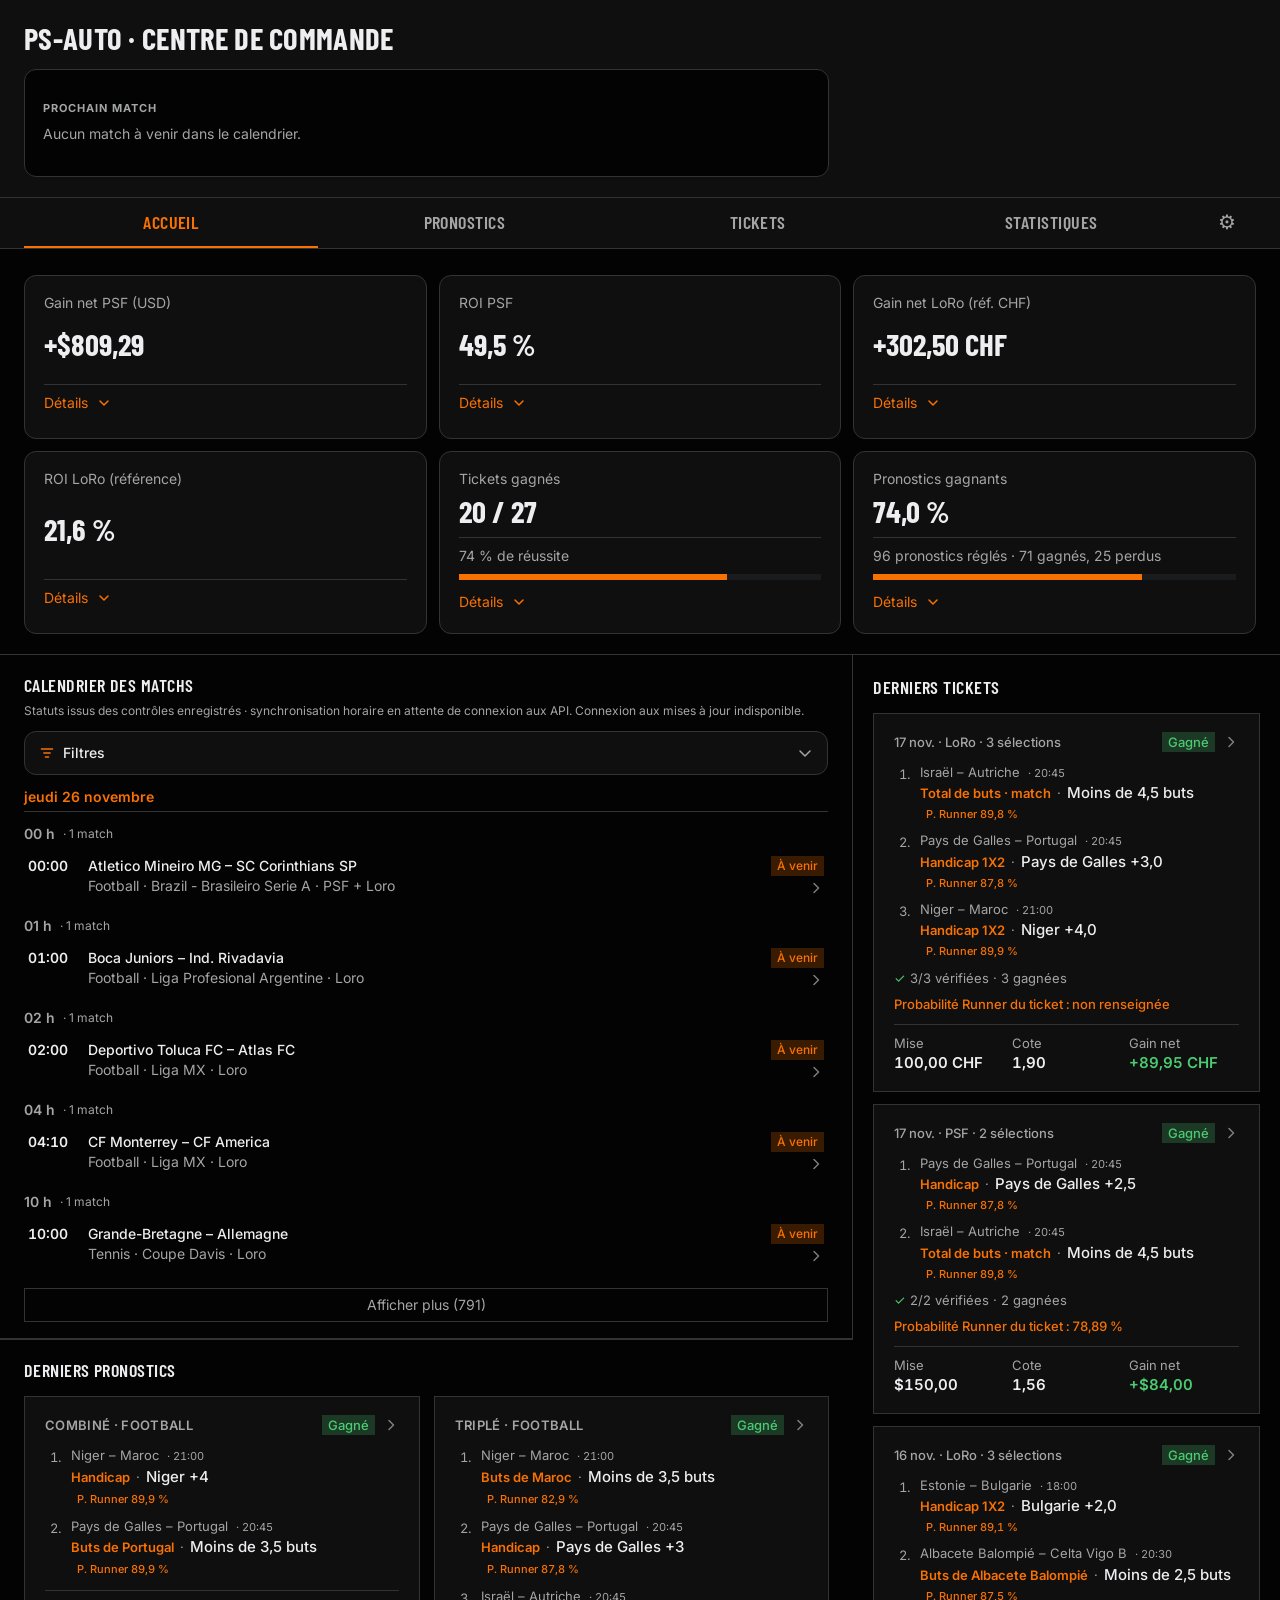
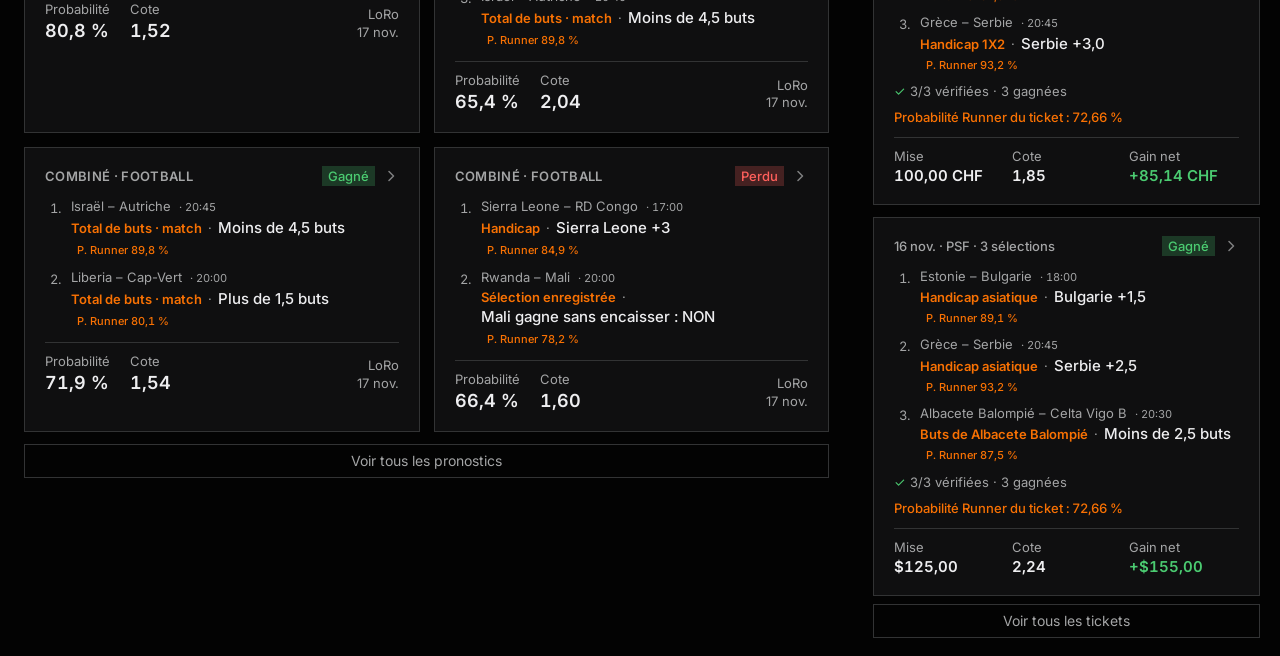
==== PS-AUTO/index.html @ ac339b26 "PS-AUTO: publish verified Sporting score revision v26" ====
<!doctype html>
<html lang="fr">
  <head>
    <meta charset="UTF-8" />
    <meta name="viewport" content="width=device-width, initial-scale=1, viewport-fit=cover" />
    <meta name="theme-color" content="#101010" />
    <meta name="psauto-data-revision" content="20261126-0505-settlement-score-v26" />
    <meta name="description" content="PS-AUTO — tableau de bord statique des runs, pronostics, tickets et statistiques." />
    <title>PS-AUTO · Centre de commande</title>
    <!-- Ajustements de présentation déjà publiés sur Lfaraon.github.io. -->
    <link rel="stylesheet" href="/PS-AUTO/assets/mobile-dashboard-20261116.css" />
    <link rel="stylesheet" href="/PS-AUTO/assets/home-cleanup-20261116.css" />
    <link rel="stylesheet" href="/PS-AUTO/assets/charts-legends-20261116.css?rev=legend-v2" />
    <script type="module" crossorigin src="/PS-AUTO/assets/index-Settlement-calendar-20261126.js?rev=c8e90e41-settlement-score-v26"></script>
    <link rel="stylesheet" crossorigin href="/PS-AUTO/assets/index-BvM4UU9J.css">
    <link rel="stylesheet" href="/PS-AUTO/assets/desktop-dashboard-20261116.css" />
    <link rel="stylesheet" href="/PS-AUTO/assets/runner-version-mobile-20261116.css" />
    <link rel="stylesheet" href="/PS-AUTO/assets/desktop-mobile-parity-20261117.css?layout=sidebyside2" />
    <link rel="stylesheet" href="/PS-AUTO/assets/stats-kpi-alignment-20261117.css?v=2-centered" />
    <link rel="stylesheet" href="/PS-AUTO/assets/header-parity-20261117.css?v=1" />
  </head>
  <body>
    <div id="root"></div>
  </body>
</html>
---- PS-AUTO/assets/mobile-dashboard-20261116.css ----
/* Présentation mobile du centre de commande — mêmes données, meilleure hiérarchie. */
@media (max-width: 767px) {
  #root > div > header {
    gap: 12px;
    padding: 16px;
    background: var(--colors-surface);
  }

  #root > div > header > div:first-child > div:first-child {
    align-items: center;
    gap: 8px 10px;
  }

  #root > div > header h1 {
    font-size: clamp(20px, 5.2vw, 25px);
    line-height: 1.12;
    letter-spacing: 0.015em;
  }

  #root > div > header > div:first-child > div:first-child > span {
    border-radius: 999px;
    padding: 4px 9px;
    background: color-mix(in srgb, currentColor 10%, transparent);
    font-size: 10px;
    line-height: 1.2;
    letter-spacing: 0.035em;
  }

  #root > div > header > div:first-child > p:has(button) {
    margin-top: 12px;
    padding: 12px 13px;
    border: 1px solid var(--colors-border);
    border-radius: 12px;
    background: var(--colors-background);
    font-size: 0;
    line-height: 0;
  }

  #root > div > header > div:first-child > p:has(button)::before {
    content: "PROCHAIN MATCH";
    display: block;
    margin-bottom: 7px;
    color: var(--colors-foregroundMuted);
    font-family: 'Inter', sans-serif;
    font-size: 10px;
    font-weight: 700;
    line-height: 1.25;
    letter-spacing: 0.1em;
  }

  #root > div > header > div:first-child > p:has(button) > button {
    display: flex;
    width: 100%;
    align-items: flex-start;
    justify-content: space-between;
    gap: 8px;
    color: var(--colors-foreground);
    font-size: 16px;
    font-weight: 600;
    line-height: 1.35;
  }

  #root > div > header > div:first-child > p:has(button) > button > span {
    min-width: 0;
    overflow-wrap: anywhere;
  }

  #root > div > header > div:first-child > p:has(button) > button > svg {
    flex: none;
    margin-top: 3px;
  }

  #root > div > header > div:first-child > p:has(button) > span {
    display: block;
    margin-top: 5px;
    color: var(--colors-foregroundMuted);
    font-size: 12px;
    line-height: 1.4;
    overflow-wrap: anywhere;
  }

  #root > div > header > div:first-child > p:has(button) > span:last-child {
    margin-top: 2px;
    opacity: 0.85;
  }

  #root > div > header > div:last-child {
    display: grid;
    grid-template-columns: minmax(0, 1fr);
    align-items: stretch;
    gap: 6px;
    min-width: 0;
  }

  #root > div > header [role="timer"] {
    display: grid;
    width: 100%;
    grid-template-columns: repeat(4, minmax(0, 1fr));
    gap: 1px;
    overflow: hidden;
    border-radius: 11px;
  }

  #root > div > header [role="timer"] > div {
    width: auto;
    min-width: 0;
    padding: 9px 4px 8px;
  }

  #root > div > header [role="timer"] > div > span:first-child {
    font-size: clamp(25px, 7vw, 32px);
    line-height: 1;
  }

  #root > div > header [role="timer"] > div > span:last-child {
    margin-top: 5px;
    font-size: 10px;
    letter-spacing: 0.075em;
  }

  #root > div > header > div:last-child > span[title] {
    border: 0;
    padding: 2px 1px 0;
    text-align: right;
    font-size: 11px;
    line-height: 1.3;
  }

  #root > div > nav[aria-label="Rubriques"] {
    display: flex;
    flex-wrap: nowrap;
    overflow-x: auto;
    justify-content: space-between;
    padding: 0 8px;
    scrollbar-width: none;
    -webkit-overflow-scrolling: touch;
  }

  #root > div > nav[aria-label="Rubriques"]::-webkit-scrollbar {
    display: none;
  }

  #root > div > nav[aria-label="Rubriques"] > button {
    flex: 1 0 auto;
    min-height: 48px;
    padding: 10px 9px 9px;
    font-size: clamp(12px, 3.3vw, 14px);
    letter-spacing: 0.005em;
    white-space: nowrap;
  }

  #root > div > section[aria-label="Filtres"] {
    padding: 10px 14px;
  }

  #root > div > section[aria-label="Filtres"] button[aria-expanded] {
    min-height: 44px;
    border-radius: 10px;
  }

  section[aria-label="Indicateurs clés"] {
    padding: 0 14px 15px;
    background: var(--colors-background);
  }

  section[aria-label="Indicateurs clés"] > p:first-child {
    padding: 12px 2px 0;
    font-size: 0;
    line-height: 0;
  }

  section[aria-label="Indicateurs clés"] > p:first-child::before {
    content: "PÉRIODE ANALYSÉE";
    display: block;
    margin-bottom: 3px;
    color: var(--colors-foregroundMuted);
    font-size: 10px;
    font-weight: 700;
    line-height: 1.3;
    letter-spacing: 0.085em;
  }

  section[aria-label="Indicateurs clés"] > p:first-child > span {
    display: block;
    font-size: 13px;
    line-height: 1.45;
  }

  section[aria-label="Indicateurs clés"] > div {
    display: grid;
    grid-template-columns: repeat(2, minmax(0, 1fr));
    gap: 10px;
    margin-top: 10px;
    background: transparent;
  }

  section[aria-label="Indicateurs clés"] > div > div {
    min-width: 0;
    min-height: 158px;
    padding: 13px 12px 12px;
    border: 1px solid var(--colors-border);
    border-radius: 12px;
    background: var(--colors-surface);
  }

  section[aria-label="Indicateurs clés"] > div > div > h3 {
    font-size: 12px;
    font-weight: 500;
    line-height: 1.35;
  }

  section[aria-label="Indicateurs clés"] > div > div > p:first-of-type {
    margin-top: 8px;
    font-size: clamp(25px, 6.8vw, 36px);
    font-weight: 700;
    line-height: 1.05;
    letter-spacing: -0.03em;
    overflow-wrap: anywhere;
  }

  section[aria-label="Indicateurs clés"] > div > div > p:nth-of-type(2) {
    margin-top: 10px;
    padding-top: 9px;
    font-size: 12px;
    line-height: 1.45;
    overflow-wrap: anywhere;
  }

  section[aria-label="Indicateurs clés"] > div > div > div:not([role="progressbar"]) {
    display: none;
  }

  section[aria-label="Indicateurs clés"] > div > div > div[role="progressbar"] {
    margin-top: 9px;
    height: 5px;
    overflow: hidden;
    border-radius: 999px;
  }

  section[aria-label="Indicateurs clés"] > div > div > div[role="progressbar"] > div {
    border-radius: inherit;
  }

  section[aria-label="Indicateurs clés"] > div > div > details summary {
    min-height: 36px;
    font-size: 12px;
  }
}

@media (max-width: 360px) {
  #root > div > nav[aria-label="Rubriques"] > button {
    padding-inline: 8px;
    font-size: 12px;
  }

  section[aria-label="Indicateurs clés"] > div {
    gap: 8px;
  }

  section[aria-label="Indicateurs clés"] > div > div {
    padding: 11px 10px;
  }
}
---- PS-AUTO/assets/home-cleanup-20261116.css ----
/* Alignement de la version publiée avec les composants du tableau de bord. */
#root > div > header > div:last-child > span[title^="Version figée"] {
  display: none !important;
}
#root > div > main aside[class~="space-y-3"] > section:first-child:not([aria-label]) {
  display: none !important;
}
---- PS-AUTO/assets/charts-legends-20261116.css ----
/* Mobile readability for statistics graphs: labels, chart heights and legends. */
@media (max-width: 767px) {
  section[aria-label="Graphiques"] { padding-inline: 12px; gap: 14px; }
  section[aria-label="Graphiques"] .chart-panel { padding: 16px 14px; border-radius: 12px; }
  section[aria-label="Graphiques"] .chart-title { font-size: 18px; line-height: 1.22; letter-spacing: .01em; overflow-wrap: anywhere; }
  section[aria-label="Graphiques"] .chart-note { margin-top: 7px; font-size: 12px; line-height: 1.48; }
  section[aria-label="Graphiques"] .chart-plot { height: 260px; margin-top: 14px; }
  section[aria-label="Graphiques"] .recharts-cartesian-axis-tick text { font-size: 11px; }
  section[aria-label="Graphiques"] .recharts-default-legend { display: flex; flex-wrap: wrap; justify-content: center; align-items: center; gap: 4px 12px; }
  section[aria-label="Graphiques"] .recharts-default-legend .recharts-legend-item { margin-right: 0 !important; }
  section[aria-label="Graphiques"] .recharts-legend-item-text { font-size: 11px; }
}


/* PS-AUTO — metric legends shared by mobile and desktop charts. */
section[aria-label="Graphiques"] .psa-stat-legend-chip {
  display: inline-flex;
  align-items: center;
  gap: 10px;
  min-width: 0;
  padding: 9px 11px;
  border: 1px solid rgba(255, 255, 255, .11);
  border-radius: 10px;
  background: rgba(255, 255, 255, .045);
}
section[aria-label="Graphiques"] .psa-stat-legend-line {
  display: inline-block;
  flex: 0 0 19px;
  width: 19px;
  height: 5px;
  border-radius: 10px;
}
section[aria-label="Graphiques"] .psa-stat-legend-copy {
  display: flex;
  flex-direction: column;
  gap: 3px;
  min-width: 0;
  line-height: 1.25;
}
section[aria-label="Graphiques"] .psa-stat-legend-copy strong {
  color: #f1f1f2;
  font-size: 12px;
  font-weight: 650;
}
section[aria-label="Graphiques"] .psa-stat-legend-copy small {
  color: #aaaab0;
  font-size: 11px;
  font-weight: 450;
}
section[aria-label="Graphiques"] .psa-stat-legend-helper {
  color: #aaaab0;
  font-size: 11px;
  line-height: 1.4;
}
@media (max-width: 767px) {
  section[aria-label="Graphiques"] .psa-stat-legend-chip {
    flex: 1 1 140px;
    padding: 8px 9px;
    gap: 8px;
  }
  section[aria-label="Graphiques"] .psa-stat-legend-copy strong { font-size: 11px; }
  section[aria-label="Graphiques"] .psa-stat-legend-copy small { font-size: 10px; }
}
---- PS-AUTO/assets/index-BvM4UU9J.css ----
@import"https://fonts.googleapis.com/css2?family=Barlow+Condensed:wght@400;500;600;700&display=swap";@import"https://fonts.googleapis.com/css2?family=Inter:wght@400;500;600;700&display=swap";:root{--colors-background: oklch(95% .002 260);--colors-surface: oklch(100% 0 0);--colors-surfaceAlt: oklch(91% .002 260);--colors-border: oklch(80% .002 260);--colors-foreground: oklch(16% .002 260);--colors-foregroundMuted: oklch(42% .002 260);--colors-primary: oklch(58% .19 45);--colors-primaryForeground: oklch(100% 0 0);--colors-success: oklch(50% .14 150);--colors-warning: oklch(52% .13 90);--colors-destructive: oklch(52% .22 25);--typography-fontFamily-display: "Barlow Condensed", sans-serif;--typography-fontFamily-body: "Inter", sans-serif;--shape-borderRadius-DEFAULT: 0px}.dark{--colors-background: oklch(10% 0 0);--colors-surface: oklch(17% .002 260);--colors-surfaceAlt: oklch(22% .002 260);--colors-border: oklch(32% .002 260);--colors-foreground: oklch(95% .002 260);--colors-foregroundMuted: oklch(72% .002 260);--colors-primary: oklch(70% .19 48);--colors-primaryForeground: oklch(12% 0 0);--colors-success: oklch(75% .17 150);--colors-warning: oklch(82% .15 90);--colors-destructive: oklch(70% .2 25)}*,:before,:after{--tw-border-spacing-x: 0;--tw-border-spacing-y: 0;--tw-translate-x: 0;--tw-translate-y: 0;--tw-rotate: 0;--tw-skew-x: 0;--tw-skew-y: 0;--tw-scale-x: 1;--tw-scale-y: 1;--tw-pan-x: ;--tw-pan-y: ;--tw-pinch-zoom: ;--tw-scroll-snap-strictness: proximity;--tw-gradient-from-position: ;--tw-gradient-via-position: ;--tw-gradient-to-position: ;--tw-ordinal: ;--tw-slashed-zero: ;--tw-numeric-figure: ;--tw-numeric-spacing: ;--tw-numeric-fraction: ;--tw-ring-inset: ;--tw-ring-offset-width: 0px;--tw-ring-offset-color: #fff;--tw-ring-color: rgb(59 130 246 / .5);--tw-ring-offset-shadow: 0 0 #0000;--tw-ring-shadow: 0 0 #0000;--tw-shadow: 0 0 #0000;--tw-shadow-colored: 0 0 #0000;--tw-blur: ;--tw-brightness: ;--tw-contrast: ;--tw-grayscale: ;--tw-hue-rotate: ;--tw-invert: ;--tw-saturate: ;--tw-sepia: ;--tw-drop-shadow: ;--tw-backdrop-blur: ;--tw-backdrop-brightness: ;--tw-backdrop-contrast: ;--tw-backdrop-grayscale: ;--tw-backdrop-hue-rotate: ;--tw-backdrop-invert: ;--tw-backdrop-opacity: ;--tw-backdrop-saturate: ;--tw-backdrop-sepia: ;--tw-contain-size: ;--tw-contain-layout: ;--tw-contain-paint: ;--tw-contain-style: }::backdrop{--tw-border-spacing-x: 0;--tw-border-spacing-y: 0;--tw-translate-x: 0;--tw-translate-y: 0;--tw-rotate: 0;--tw-skew-x: 0;--tw-skew-y: 0;--tw-scale-x: 1;--tw-scale-y: 1;--tw-pan-x: ;--tw-pan-y: ;--tw-pinch-zoom: ;--tw-scroll-snap-strictness: proximity;--tw-gradient-from-position: ;--tw-gradient-via-position: ;--tw-gradient-to-position: ;--tw-ordinal: ;--tw-slashed-zero: ;--tw-numeric-figure: ;--tw-numeric-spacing: ;--tw-numeric-fraction: ;--tw-ring-inset: ;--tw-ring-offset-width: 0px;--tw-ring-offset-color: #fff;--tw-ring-color: rgb(59 130 246 / .5);--tw-ring-offset-shadow: 0 0 #0000;--tw-ring-shadow: 0 0 #0000;--tw-shadow: 0 0 #0000;--tw-shadow-colored: 0 0 #0000;--tw-blur: ;--tw-brightness: ;--tw-contrast: ;--tw-grayscale: ;--tw-hue-rotate: ;--tw-invert: ;--tw-saturate: ;--tw-sepia: ;--tw-drop-shadow: ;--tw-backdrop-blur: ;--tw-backdrop-brightness: ;--tw-backdrop-contrast: ;--tw-backdrop-grayscale: ;--tw-backdrop-hue-rotate: ;--tw-backdrop-invert: ;--tw-backdrop-opacity: ;--tw-backdrop-saturate: ;--tw-backdrop-sepia: ;--tw-contain-size: ;--tw-contain-layout: ;--tw-contain-paint: ;--tw-contain-style: }*,:before,:after{box-sizing:border-box;border-width:0;border-style:solid;border-color:#e5e7eb}:before,:after{--tw-content: ""}html,:host{line-height:1.5;-webkit-text-size-adjust:100%;-moz-tab-size:4;-o-tab-size:4;tab-size:4;font-family:ui-sans-serif,system-ui,sans-serif,"Apple Color Emoji","Segoe UI Emoji",Segoe UI Symbol,"Noto Color Emoji";font-feature-settings:normal;font-variation-settings:normal;-webkit-tap-highlight-color:transparent}body{margin:0;line-height:inherit}hr{height:0;color:inherit;border-top-width:1px}abbr:where([title]){-webkit-text-decoration:underline dotted;text-decoration:underline dotted}h1,h2,h3,h4,h5,h6{font-size:inherit;font-weight:inherit}a{color:inherit;text-decoration:inherit}b,strong{font-weight:bolder}code,kbd,samp,pre{font-family:ui-monospace,SFMono-Regular,Menlo,Monaco,Consolas,Liberation Mono,Courier New,monospace;font-feature-settings:normal;font-variation-settings:normal;font-size:1em}small{font-size:80%}sub,sup{font-size:75%;line-height:0;position:relative;vertical-align:baseline}sub{bottom:-.25em}sup{top:-.5em}table{text-indent:0;border-color:inherit;border-collapse:collapse}button,input,optgroup,select,textarea{font-family:inherit;font-feature-settings:inherit;font-variation-settings:inherit;font-size:100%;font-weight:inherit;line-height:inherit;letter-spacing:inherit;color:inherit;margin:0;padding:0}button,select{text-transform:none}button,input:where([type=button]),input:where([type=reset]),input:where([type=submit]){-webkit-appearance:button;background-color:transparent;background-image:none}:-moz-focusring{outline:auto}:-moz-ui-invalid{box-shadow:none}progress{vertical-align:baseline}::-webkit-inner-spin-button,::-webkit-outer-spin-button{height:auto}[type=search]{-webkit-appearance:textfield;outline-offset:-2px}::-webkit-search-decoration{-webkit-appearance:none}::-webkit-file-upload-button{-webkit-appearance:button;font:inherit}summary{display:list-item}blockquote,dl,dd,h1,h2,h3,h4,h5,h6,hr,figure,p,pre{margin:0}fieldset{margin:0;padding:0}legend{padding:0}ol,ul,menu{list-style:none;margin:0;padding:0}dialog{padding:0}textarea{resize:vertical}input::-moz-placeholder,textarea::-moz-placeholder{opacity:1;color:#9ca3af}input::placeholder,textarea::placeholder{opacity:1;color:#9ca3af}button,[role=button]{cursor:pointer}:disabled{cursor:default}img,svg,video,canvas,audio,iframe,embed,object{display:block;vertical-align:middle}img,video{max-width:100%;height:auto}[hidden]:where(:not([hidden=until-found])){display:none}.\!visible{visibility:visible!important}.visible{visibility:visible}.fixed{position:fixed}.absolute{position:absolute}.relative{position:relative}.sticky{position:sticky}.inset-0{top:0;right:0;bottom:0;left:0}.right-1\.5{right:.375rem}.top-0{top:0}.top-2{top:.5rem}.z-30{z-index:30}.z-50{z-index:50}.mb-1\.5{margin-bottom:.375rem}.mb-2{margin-bottom:.5rem}.mb-3{margin-bottom:.75rem}.ml-1\.5{margin-left:.375rem}.ml-2{margin-left:.5rem}.ml-auto{margin-left:auto}.mr-1\.5{margin-right:.375rem}.mr-2{margin-right:.5rem}.mt-0\.5{margin-top:.125rem}.mt-1{margin-top:.25rem}.mt-1\.5{margin-top:.375rem}.mt-2{margin-top:.5rem}.mt-2\.5{margin-top:.625rem}.mt-3{margin-top:.75rem}.mt-4{margin-top:1rem}.mt-5{margin-top:1.25rem}.mt-6{margin-top:1.5rem}.mt-auto{margin-top:auto}.block{display:block}.inline-block{display:inline-block}.flex{display:flex}.inline-flex{display:inline-flex}.table{display:table}.grid{display:grid}.hidden{display:none}.h-1\.5{height:.375rem}.h-2\.5{height:.625rem}.h-28{height:7rem}.h-3{height:.75rem}.h-4{height:1rem}.h-40{height:10rem}.h-5{height:1.25rem}.h-64{height:16rem}.h-8{height:2rem}.h-full{height:100%}.max-h-64{max-height:16rem}.max-h-96{max-height:24rem}.min-h-24{min-height:6rem}.min-h-\[145px\]{min-height:145px}.min-h-\[36px\]{min-height:36px}.min-h-\[44px\]{min-height:44px}.min-h-\[48px\]{min-height:48px}.min-h-\[58px\]{min-height:58px}.min-h-\[60px\]{min-height:60px}.min-h-\[72px\]{min-height:72px}.min-h-screen{min-height:100vh}.w-1\.5{width:.375rem}.w-11{width:2.75rem}.w-12{width:3rem}.w-16{width:4rem}.w-2\.5{width:.625rem}.w-3{width:.75rem}.w-4{width:1rem}.w-5{width:1.25rem}.w-8{width:2rem}.w-fit{width:-moz-fit-content;width:fit-content}.w-full{width:100%}.min-w-0{min-width:0px}.min-w-\[44px\]{min-width:44px}.min-w-full{min-width:100%}.max-w-full{max-width:100%}.flex-1{flex:1 1 0%}.shrink-0{flex-shrink:0}.rotate-180{--tw-rotate: 180deg;transform:translate(var(--tw-translate-x),var(--tw-translate-y)) rotate(var(--tw-rotate)) skew(var(--tw-skew-x)) skewY(var(--tw-skew-y)) scaleX(var(--tw-scale-x)) scaleY(var(--tw-scale-y))}@keyframes pulse{50%{opacity:.5}}.animate-pulse{animation:pulse 2s cubic-bezier(.4,0,.6,1) infinite}@keyframes spin{to{transform:rotate(360deg)}}.animate-spin{animation:spin 1s linear infinite}.cursor-pointer{cursor:pointer}.grid-cols-1{grid-template-columns:repeat(1,minmax(0,1fr))}.grid-cols-2{grid-template-columns:repeat(2,minmax(0,1fr))}.grid-cols-3{grid-template-columns:repeat(3,minmax(0,1fr))}.grid-cols-4{grid-template-columns:repeat(4,minmax(0,1fr))}.grid-cols-\[110px_1fr\]{grid-template-columns:110px 1fr}.flex-col{flex-direction:column}.flex-wrap{flex-wrap:wrap}.items-start{align-items:flex-start}.items-end{align-items:flex-end}.items-center{align-items:center}.items-baseline{align-items:baseline}.items-stretch{align-items:stretch}.justify-end{justify-content:flex-end}.justify-center{justify-content:center}.justify-between{justify-content:space-between}.gap-0\.5{gap:.125rem}.gap-1{gap:.25rem}.gap-1\.5{gap:.375rem}.gap-2{gap:.5rem}.gap-2\.5{gap:.625rem}.gap-3{gap:.75rem}.gap-4{gap:1rem}.gap-5{gap:1.25rem}.gap-px{gap:1px}.gap-x-1\.5{-moz-column-gap:.375rem;column-gap:.375rem}.gap-x-2{-moz-column-gap:.5rem;column-gap:.5rem}.gap-x-3{-moz-column-gap:.75rem;column-gap:.75rem}.gap-x-4{-moz-column-gap:1rem;column-gap:1rem}.gap-x-5{-moz-column-gap:1.25rem;column-gap:1.25rem}.gap-x-8{-moz-column-gap:2rem;column-gap:2rem}.gap-y-0\.5{row-gap:.125rem}.gap-y-1{row-gap:.25rem}.gap-y-1\.5{row-gap:.375rem}.gap-y-2{row-gap:.5rem}.gap-y-4{row-gap:1rem}.space-y-0\.5>:not([hidden])~:not([hidden]){--tw-space-y-reverse: 0;margin-top:calc(.125rem * calc(1 - var(--tw-space-y-reverse)));margin-bottom:calc(.125rem * var(--tw-space-y-reverse))}.space-y-1>:not([hidden])~:not([hidden]){--tw-space-y-reverse: 0;margin-top:calc(.25rem * calc(1 - var(--tw-space-y-reverse)));margin-bottom:calc(.25rem * var(--tw-space-y-reverse))}.space-y-1\.5>:not([hidden])~:not([hidden]){--tw-space-y-reverse: 0;margin-top:calc(.375rem * calc(1 - var(--tw-space-y-reverse)));margin-bottom:calc(.375rem * var(--tw-space-y-reverse))}.space-y-2>:not([hidden])~:not([hidden]){--tw-space-y-reverse: 0;margin-top:calc(.5rem * calc(1 - var(--tw-space-y-reverse)));margin-bottom:calc(.5rem * var(--tw-space-y-reverse))}.space-y-2\.5>:not([hidden])~:not([hidden]){--tw-space-y-reverse: 0;margin-top:calc(.625rem * calc(1 - var(--tw-space-y-reverse)));margin-bottom:calc(.625rem * var(--tw-space-y-reverse))}.space-y-3>:not([hidden])~:not([hidden]){--tw-space-y-reverse: 0;margin-top:calc(.75rem * calc(1 - var(--tw-space-y-reverse)));margin-bottom:calc(.75rem * var(--tw-space-y-reverse))}.space-y-4>:not([hidden])~:not([hidden]){--tw-space-y-reverse: 0;margin-top:calc(1rem * calc(1 - var(--tw-space-y-reverse)));margin-bottom:calc(1rem * var(--tw-space-y-reverse))}.space-y-5>:not([hidden])~:not([hidden]){--tw-space-y-reverse: 0;margin-top:calc(1.25rem * calc(1 - var(--tw-space-y-reverse)));margin-bottom:calc(1.25rem * var(--tw-space-y-reverse))}.divide-y>:not([hidden])~:not([hidden]){--tw-divide-y-reverse: 0;border-top-width:calc(1px * calc(1 - var(--tw-divide-y-reverse)));border-bottom-width:calc(1px * var(--tw-divide-y-reverse))}.divide-border>:not([hidden])~:not([hidden]){border-color:var(--colors-border, oklch(80% .002 260))}.overflow-auto{overflow:auto}.overflow-hidden{overflow:hidden}.overflow-x-auto{overflow-x:auto}.overflow-y-auto{overflow-y:auto}.truncate{overflow:hidden;text-overflow:ellipsis;white-space:nowrap}.whitespace-normal{white-space:normal}.whitespace-nowrap{white-space:nowrap}.whitespace-pre-wrap{white-space:pre-wrap}.break-words{overflow-wrap:break-word}.break-all{word-break:break-all}.rounded{border-radius:var(--shape-borderRadius-DEFAULT, 0px)}.rounded-full{border-radius:9999px}.rounded-lg{border-radius:.5rem}.rounded-sm{border-radius:.125rem}.rounded-xl{border-radius:.75rem}.border{border-width:1px}.border-2{border-width:2px}.border-b{border-bottom-width:1px}.border-b-2{border-bottom-width:2px}.border-l{border-left-width:1px}.border-l-2{border-left-width:2px}.border-t{border-top-width:1px}.border-border{border-color:var(--colors-border, oklch(80% .002 260))}.border-destructive{border-color:var(--colors-destructive, oklch(52% .22 25))}.border-foregroundMuted{border-color:var(--colors-foregroundMuted, oklch(42% .002 260))}.border-primary{border-color:var(--colors-primary, oklch(58% .19 45))}.border-primaryForeground{border-color:var(--colors-primaryForeground, oklch(100% 0 0))}.border-success{border-color:var(--colors-success, oklch(50% .14 150))}.border-transparent{border-color:transparent}.border-t-primary{border-top-color:var(--colors-primary, oklch(58% .19 45))}.bg-background{background-color:var(--colors-background, oklch(95% .002 260))}.bg-black\/60{background-color:#0009}.bg-border{background-color:var(--colors-border, oklch(80% .002 260))}.bg-destructive{background-color:var(--colors-destructive, oklch(52% .22 25))}.bg-primary{background-color:var(--colors-primary, oklch(58% .19 45))}.bg-surface{background-color:var(--colors-surface, oklch(100% 0 0))}.bg-surfaceAlt{background-color:var(--colors-surfaceAlt, oklch(91% .002 260))}.p-2{padding:.5rem}.p-2\.5{padding:.625rem}.p-3{padding:.75rem}.p-3\.5{padding:.875rem}.p-4{padding:1rem}.p-6{padding:1.5rem}.px-1{padding-left:.25rem;padding-right:.25rem}.px-1\.5{padding-left:.375rem;padding-right:.375rem}.px-2{padding-left:.5rem;padding-right:.5rem}.px-2\.5{padding-left:.625rem;padding-right:.625rem}.px-3{padding-left:.75rem;padding-right:.75rem}.px-3\.5{padding-left:.875rem;padding-right:.875rem}.px-4{padding-left:1rem;padding-right:1rem}.px-6{padding-left:1.5rem;padding-right:1.5rem}.py-0\.5{padding-top:.125rem;padding-bottom:.125rem}.py-1{padding-top:.25rem;padding-bottom:.25rem}.py-1\.5{padding-top:.375rem;padding-bottom:.375rem}.py-10{padding-top:2.5rem;padding-bottom:2.5rem}.py-2{padding-top:.5rem;padding-bottom:.5rem}.py-2\.5{padding-top:.625rem;padding-bottom:.625rem}.py-3{padding-top:.75rem;padding-bottom:.75rem}.py-4{padding-top:1rem;padding-bottom:1rem}.py-8{padding-top:2rem;padding-bottom:2rem}.pb-0\.5{padding-bottom:.125rem}.pb-1{padding-bottom:.25rem}.pb-2{padding-bottom:.5rem}.pb-3{padding-bottom:.75rem}.pb-4{padding-bottom:1rem}.pb-8{padding-bottom:2rem}.pl-2{padding-left:.5rem}.pt-1{padding-top:.25rem}.pt-2{padding-top:.5rem}.pt-2\.5{padding-top:.625rem}.pt-3{padding-top:.75rem}.pt-4{padding-top:1rem}.text-left{text-align:left}.text-center{text-align:center}.text-right{text-align:right}.align-top{vertical-align:top}.align-middle{vertical-align:middle}.font-display{font-family:var(--typography-fontFamily-display, "Barlow Condensed", sans-serif)}.text-2xl{font-size:1.5rem;line-height:2rem}.text-3xl{font-size:1.875rem;line-height:2.25rem}.text-4xl{font-size:2.25rem;line-height:2.5rem}.text-\[11px\]{font-size:11px}.text-\[clamp\(1\.5rem\,6vw\,2\.75rem\)\]{font-size:clamp(1.5rem,6vw,2.75rem)}.text-base{font-size:1rem;line-height:1.5rem}.text-lg{font-size:1.125rem;line-height:1.75rem}.text-sm{font-size:.875rem;line-height:1.25rem}.text-xl{font-size:1.25rem;line-height:1.75rem}.text-xs{font-size:.75rem;line-height:1rem}.font-bold{font-weight:700}.font-medium{font-weight:500}.font-normal{font-weight:400}.font-semibold{font-weight:600}.uppercase{text-transform:uppercase}.tabular-nums{--tw-numeric-spacing: tabular-nums;font-variant-numeric:var(--tw-ordinal) var(--tw-slashed-zero) var(--tw-numeric-figure) var(--tw-numeric-spacing) var(--tw-numeric-fraction)}.leading-none{line-height:1}.leading-relaxed{line-height:1.625}.leading-snug{line-height:1.375}.leading-tight{line-height:1.25}.tracking-wide{letter-spacing:.025em}.tracking-widest{letter-spacing:.1em}.text-destructive{color:var(--colors-destructive, oklch(52% .22 25))}.text-foreground{color:var(--colors-foreground, oklch(16% .002 260))}.text-foregroundMuted{color:var(--colors-foregroundMuted, oklch(42% .002 260))}.text-primary{color:var(--colors-primary, oklch(58% .19 45))}.text-primaryForeground{color:var(--colors-primaryForeground, oklch(100% 0 0))}.text-success{color:var(--colors-success, oklch(50% .14 150))}.underline{text-decoration-line:underline}.underline-offset-2{text-underline-offset:2px}.opacity-60{opacity:.6}.opacity-75{opacity:.75}.opacity-80{opacity:.8}.filter{filter:var(--tw-blur) var(--tw-brightness) var(--tw-contrast) var(--tw-grayscale) var(--tw-hue-rotate) var(--tw-invert) var(--tw-saturate) var(--tw-sepia) var(--tw-drop-shadow)}.transition-colors{transition-property:color,background-color,border-color,text-decoration-color,fill,stroke;transition-timing-function:cubic-bezier(.4,0,.2,1);transition-duration:.15s}.transition-transform{transition-property:transform;transition-timing-function:cubic-bezier(.4,0,.2,1);transition-duration:.15s}html,body{background:#030303}body{font-family:Inter,sans-serif;font-size:14px}.scroll-thin::-webkit-scrollbar{height:8px;width:8px}.scroll-thin::-webkit-scrollbar-thumb{background:#353230}html{-webkit-text-size-adjust:100%}body{overflow-x:hidden}@media (max-width: 767px){#root>div>header{gap:12px;padding:16px;background:var(--colors-surface)}#root>div>header>div:first-child>div:first-child{align-items:center;gap:8px 10px}#root>div>header h1{font-size:clamp(20px,5.2vw,25px);line-height:1.12;letter-spacing:.015em}#root>div>header>div:first-child>div:first-child>span{border-radius:999px;padding:4px 9px;background:color-mix(in srgb,currentColor 10%,transparent);font-size:10px;line-height:1.2;letter-spacing:.035em}#root>div>header>div:first-child>p:has(button){margin-top:12px;padding:12px 13px;border:1px solid var(--colors-border);border-radius:12px;background:var(--colors-background);font-size:0;line-height:0}#root>div>header>div:first-child>p:has(button):before{content:"PROCHAIN MATCH";display:block;margin-bottom:7px;color:var(--colors-foregroundMuted);font-family:Inter,sans-serif;font-size:10px;font-weight:700;line-height:1.25;letter-spacing:.1em}#root>div>header>div:first-child>p:has(button)>button{display:flex;width:100%;align-items:flex-start;justify-content:space-between;gap:8px;color:var(--colors-foreground);font-size:16px;font-weight:600;line-height:1.35}#root>div>header>div:first-child>p:has(button)>button>span{min-width:0;overflow-wrap:anywhere}#root>div>header>div:first-child>p:has(button)>button>svg{flex:none;margin-top:3px}#root>div>header>div:first-child>p:has(button)>span{display:block;margin-top:5px;color:var(--colors-foregroundMuted);font-size:12px;line-height:1.4;overflow-wrap:anywhere}#root>div>header>div:first-child>p:has(button)>span:last-child{margin-top:2px;opacity:.85}#root>div>header>div:last-child{display:grid;grid-template-columns:minmax(0,1fr);align-items:stretch;gap:6px;min-width:0}#root>div>header [role=timer]{display:grid;width:100%;grid-template-columns:repeat(4,minmax(0,1fr));gap:1px;overflow:hidden;border-radius:11px}#root>div>header [role=timer]>div{width:auto;min-width:0;padding:9px 4px 8px}#root>div>header [role=timer]>div>span:first-child{font-size:clamp(25px,7vw,32px);line-height:1}#root>div>header [role=timer]>div>span:last-child{margin-top:5px;font-size:10px;letter-spacing:.075em}#root>div>header>div:last-child>span[title]{border:0;padding:2px 1px 0;text-align:right;font-size:11px;line-height:1.3}#root>div>nav[aria-label=Rubriques]{display:flex;flex-wrap:nowrap;overflow:hidden;justify-content:space-between;padding:0 4px}#root>div>nav[aria-label=Rubriques]>div[role=tablist]{display:grid;grid-template-columns:repeat(4,minmax(0,1fr));min-width:0;width:100%}#root>div>nav[aria-label=Rubriques]>div[role=tablist]>button{min-width:0;min-height:48px;padding:10px 2px 9px;font-size:clamp(10px,2.85vw,13px);letter-spacing:0;white-space:nowrap}#root>div>nav[aria-label=Rubriques]>button[aria-label=Diagnostics]{flex:0 0 40px;min-height:48px;padding:0;font-size:20px}#root>div>section[aria-label=Filtres]{padding:10px 14px}#root>div>section[aria-label=Filtres] button[aria-expanded]{min-height:44px;border-radius:10px}section[aria-label="Indicateurs clés"]{padding:0 14px 15px;background:var(--colors-background)}section[aria-label="Indicateurs clés"]>p:first-child{padding:12px 2px 0;font-size:0;line-height:0}section[aria-label="Indicateurs clés"]>p:first-child:before{content:"PÉRIODE ANALYSÉE";display:block;margin-bottom:3px;color:var(--colors-foregroundMuted);font-size:10px;font-weight:700;line-height:1.3;letter-spacing:.085em}section[aria-label="Indicateurs clés"]>p:first-child>span{display:block;font-size:13px;line-height:1.45}section[aria-label="Indicateurs clés"]>div{display:grid;grid-template-columns:repeat(2,minmax(0,1fr));gap:10px;margin-top:10px;background:transparent}section[aria-label="Indicateurs clés"]>div>div{min-width:0;min-height:158px;padding:13px 12px 12px;border:1px solid var(--colors-border);border-radius:12px;background:var(--colors-surface)}section[aria-label="Indicateurs clés"]>div>div>h3{font-size:12px;font-weight:500;line-height:1.35}section[aria-label="Indicateurs clés"]>div>div>p:first-of-type{margin-top:8px;font-size:clamp(25px,6.8vw,36px);font-weight:700;line-height:1.05;letter-spacing:-.03em;overflow-wrap:anywhere}section[aria-label="Indicateurs clés"]>div>div>p:nth-of-type(2){margin-top:10px;padding-top:9px;font-size:12px;line-height:1.45;overflow-wrap:anywhere}section[aria-label="Indicateurs clés"]>div>div>div:not([role=progressbar]){display:none}section[aria-label="Indicateurs clés"]>div>div>div[role=progressbar]{margin-top:9px;height:5px;overflow:hidden;border-radius:999px}section[aria-label="Indicateurs clés"]>div>div>div[role=progressbar]>div{border-radius:inherit}section[aria-label="Indicateurs clés"]>div>div>details summary{min-height:36px;font-size:12px}}@media (max-width: 360px){#root>div>nav[aria-label=Rubriques]>button{padding-inline:8px;font-size:12px}section[aria-label="Indicateurs clés"]>div{gap:8px}section[aria-label="Indicateurs clés"]>div>div{padding:11px 10px}}@media (max-width: 767px){section[aria-label=Graphiques]{padding-inline:12px;gap:14px}section[aria-label=Graphiques] .chart-panel{padding:16px 14px;border-radius:12px}section[aria-label=Graphiques] .chart-title{font-size:18px;line-height:1.22;letter-spacing:.01em;overflow-wrap:anywhere}section[aria-label=Graphiques] .chart-note{margin-top:7px;font-size:12px;line-height:1.48}section[aria-label=Graphiques] .chart-plot{height:260px;margin-top:14px}section[aria-label=Graphiques] .recharts-cartesian-axis-tick text{font-size:11px}section[aria-label=Graphiques] .recharts-default-legend{display:flex;flex-wrap:wrap;justify-content:center;align-items:center;gap:4px 12px}section[aria-label=Graphiques] .recharts-default-legend .recharts-legend-item{margin-right:0!important}section[aria-label=Graphiques] .recharts-legend-item-text{font-size:11px}}.last\:border-b-0:last-child{border-bottom-width:0px}.hover\:border-primary:hover{border-color:var(--colors-primary, oklch(58% .19 45))}.hover\:bg-surface:hover{background-color:var(--colors-surface, oklch(100% 0 0))}.hover\:bg-surfaceAlt:hover{background-color:var(--colors-surfaceAlt, oklch(91% .002 260))}.hover\:text-foreground:hover{color:var(--colors-foreground, oklch(16% .002 260))}.hover\:underline:hover{text-decoration-line:underline}.hover\:opacity-90:hover{opacity:.9}.focus-visible\:outline-none:focus-visible{outline:2px solid transparent;outline-offset:2px}.focus-visible\:ring-2:focus-visible{--tw-ring-offset-shadow: var(--tw-ring-inset) 0 0 0 var(--tw-ring-offset-width) var(--tw-ring-offset-color);--tw-ring-shadow: var(--tw-ring-inset) 0 0 0 calc(2px + var(--tw-ring-offset-width)) var(--tw-ring-color);box-shadow:var(--tw-ring-offset-shadow),var(--tw-ring-shadow),var(--tw-shadow, 0 0 #0000)}.focus-visible\:ring-inset:focus-visible{--tw-ring-inset: inset}.focus-visible\:ring-foreground:focus-visible{--tw-ring-color: var(--colors-foreground, oklch(16% .002 260))}.focus-visible\:ring-primary:focus-visible{--tw-ring-color: var(--colors-primary, oklch(58% .19 45))}.active\:bg-surfaceAlt:active{background-color:var(--colors-surfaceAlt, oklch(91% .002 260))}.disabled\:opacity-60:disabled{opacity:.6}.group[open] .group-open\:rotate-180{--tw-rotate: 180deg;transform:translate(var(--tw-translate-x),var(--tw-translate-y)) rotate(var(--tw-rotate)) skew(var(--tw-skew-x)) skewY(var(--tw-skew-y)) scaleX(var(--tw-scale-x)) scaleY(var(--tw-scale-y))}.group:hover .group-hover\:text-primary{color:var(--colors-primary, oklch(58% .19 45))}.group:hover .group-hover\:opacity-100{opacity:1}.group:focus-visible .group-focus-visible\:text-primary{color:var(--colors-primary, oklch(58% .19 45))}@media (min-width: 640px){.sm\:grid-cols-2{grid-template-columns:repeat(2,minmax(0,1fr))}.sm\:grid-cols-3{grid-template-columns:repeat(3,minmax(0,1fr))}.sm\:grid-cols-4{grid-template-columns:repeat(4,minmax(0,1fr))}}@media (min-width: 768px){.md\:mb-0{margin-bottom:0}.md\:ml-auto{margin-left:auto}.md\:mr-2{margin-right:.5rem}.md\:mt-2{margin-top:.5rem}.md\:block{display:block}.md\:inline{display:inline}.md\:flex{display:flex}.md\:inline-flex{display:inline-flex}.md\:hidden{display:none}.md\:h-60{height:15rem}.md\:min-h-0{min-height:0px}.md\:min-h-\[160px\]{min-height:160px}.md\:min-h-\[44px\]{min-height:44px}.md\:w-14{width:3.5rem}.md\:w-20{width:5rem}.md\:w-\[560px\]{width:560px}.md\:w-auto{width:auto}.md\:w-fit{width:-moz-fit-content;width:fit-content}.md\:w-full{width:100%}.md\:shrink-0{flex-shrink:0}.md\:grid-cols-1{grid-template-columns:repeat(1,minmax(0,1fr))}.md\:grid-cols-2{grid-template-columns:repeat(2,minmax(0,1fr))}.md\:grid-cols-3{grid-template-columns:repeat(3,minmax(0,1fr))}.md\:grid-cols-4{grid-template-columns:repeat(4,minmax(0,1fr))}.md\:grid-cols-\[120px_minmax\(0\,1fr\)_minmax\(0\,1fr\)_340px\]{grid-template-columns:120px minmax(0,1fr) minmax(0,1fr) 340px}.md\:grid-cols-\[150px_1fr\]{grid-template-columns:150px 1fr}.md\:flex-row{flex-direction:row}.md\:flex-wrap{flex-wrap:wrap}.md\:items-center{align-items:center}.md\:items-stretch{align-items:stretch}.md\:justify-start{justify-content:flex-start}.md\:justify-end{justify-content:flex-end}.md\:justify-between{justify-content:space-between}.md\:gap-4{gap:1rem}.md\:gap-6{gap:1.5rem}.md\:space-y-3>:not([hidden])~:not([hidden]){--tw-space-y-reverse: 0;margin-top:calc(.75rem * calc(1 - var(--tw-space-y-reverse)));margin-bottom:calc(.75rem * var(--tw-space-y-reverse))}.md\:self-center{align-self:center}.md\:overflow-x-auto{overflow-x:auto}.md\:whitespace-nowrap{white-space:nowrap}.md\:rounded-none{border-radius:0}.md\:border-0{border-width:0px}.md\:bg-background{background-color:var(--colors-background, oklch(95% .002 260))}.md\:bg-primary{background-color:var(--colors-primary, oklch(58% .19 45))}.md\:bg-surface{background-color:var(--colors-surface, oklch(100% 0 0))}.md\:bg-transparent{background-color:transparent}.md\:p-0{padding:0}.md\:p-4{padding:1rem}.md\:p-6{padding:1.5rem}.md\:px-2{padding-left:.5rem;padding-right:.5rem}.md\:px-3{padding-left:.75rem;padding-right:.75rem}.md\:px-4{padding-left:1rem;padding-right:1rem}.md\:px-5{padding-left:1.25rem;padding-right:1.25rem}.md\:px-6{padding-left:1.5rem;padding-right:1.5rem}.md\:py-1{padding-top:.25rem;padding-bottom:.25rem}.md\:py-1\.5{padding-top:.375rem;padding-bottom:.375rem}.md\:py-2{padding-top:.5rem;padding-bottom:.5rem}.md\:py-4{padding-top:1rem;padding-bottom:1rem}.md\:align-middle{vertical-align:middle}.md\:text-3xl{font-size:1.875rem;line-height:2.25rem}.md\:text-4xl{font-size:2.25rem;line-height:2.5rem}.md\:text-5xl{font-size:3rem;line-height:1}.md\:text-lg{font-size:1.125rem;line-height:1.75rem}.md\:text-sm{font-size:.875rem;line-height:1.25rem}.md\:text-xl{font-size:1.25rem;line-height:1.75rem}.md\:normal-case{text-transform:none}.md\:tracking-normal{letter-spacing:0em}.md\:text-primaryForeground{color:var(--colors-primaryForeground, oklch(100% 0 0))}}@media (min-width: 1024px){.lg\:col-span-2{grid-column:span 2 / span 2}.lg\:grid-cols-3{grid-template-columns:repeat(3,minmax(0,1fr))}.lg\:border-r{border-right-width:1px}.lg\:px-4{padding-left:1rem;padding-right:1rem}}@media (min-width: 1280px){.xl\:grid-cols-5{grid-template-columns:repeat(5,minmax(0,1fr))}.xl\:grid-cols-6{grid-template-columns:repeat(6,minmax(0,1fr))}}
---- PS-AUTO/assets/desktop-dashboard-20261116.css ----
/* Mise en page ordinateur de PS-AUTO.
   Les styles iPhone/tablette restent gouvernés par mobile-dashboard-20261116.css. */
@media (min-width: 1024px) {
  #root > div > main {
    width: 100%;
    max-width: 1600px;
    margin-inline: auto;
  }

  #root > div > section[aria-label="Filtres"] {
    max-width: 1600px;
    margin-inline: auto;
  }

  /* Accueil : 6 indicateurs = 3 x 2. Statistiques : 8 = 4 x 2.
     Ne plus laisser de cellules grises vides dans une grille de 4 ou 6. */
  section[aria-label="Indicateurs clés"] > p:first-child {
    padding: 14px 24px 0;
  }

  section[aria-label="Indicateurs clés"] > div {
    display: grid;
    grid-template-columns: repeat(3, minmax(0, 1fr));
    gap: 12px;
    padding: 14px 24px 20px;
    background: transparent;
    align-items: stretch;
  }

  section[aria-label="Indicateurs clés"] > div:has(> div:nth-child(8)) {
    grid-template-columns: repeat(4, minmax(0, 1fr));
  }

  section[aria-label="Indicateurs clés"] > div > div {
    min-width: 0;
    min-height: 164px;
    padding: 17px 19px;
    border: 1px solid var(--colors-border);
    border-radius: 12px;
    background: var(--colors-surface);
  }

  section[aria-label="Indicateurs clés"] > div > div > p:first-of-type {
    font-size: clamp(1.7rem, 2.4vw, 2.65rem);
    line-height: 1.15;
  }

  /* Liste de runs : deux colonnes sur ordinateur.
     Une carte ouverte retrouve toute la largeur pour ses pronostics détaillés. */
  main div:has(> section[id^="pronos-run-"]) {
    display: grid;
    grid-template-columns: repeat(2, minmax(0, 1fr));
    align-items: start;
    gap: 12px;
  }

  main div:has(> section[id^="pronos-run-"]) > * {
    min-width: 0;
    margin-top: 0 !important;
  }

  main div:has(> section[id^="pronos-run-"]) > p,
  main div:has(> section[id^="pronos-run-"]) > div {
    grid-column: 1 / -1;
  }

  main section[id^="pronos-run-"] {
    min-width: 0;
  }

  main section[id^="pronos-run-"]:has(> button[aria-expanded="true"]) {
    grid-column: 1 / -1;
  }

  main section[id^="pronos-run-"] > button {
    min-height: 112px;
  }
}

/* Une largeur intermédiaire conserve des indicateurs confortables. */
@media (min-width: 1024px) and (max-width: 1199px) {
  section[aria-label="Indicateurs clés"] > div:has(> div:nth-child(8)) {
    grid-template-columns: repeat(4, minmax(0, 1fr));
  }

  section[aria-label="Indicateurs clés"] > div > div {
    padding-inline: 14px;
  }
}
---- PS-AUTO/assets/runner-version-mobile-20261116.css ----
/* Graphiques de performances par version : lecture tactile dès 8 versions. */
@media (max-width: 767px) {
  section[aria-label="Graphiques"] .chart-runner-version .chart-note::after {
    content: " · Faites glisser pour voir toutes les versions";
    color: var(--colors-primary);
  }
  section[aria-label="Graphiques"] .chart-runner-version .chart-plot {
    overflow-x: auto;
    overflow-y: hidden;
    overscroll-behavior-x: contain;
    -webkit-overflow-scrolling: touch;
    scrollbar-width: thin;
  }
  section[aria-label="Graphiques"] .chart-runner-version .chart-plot > .recharts-responsive-container {
    min-width: 680px !important;
  }
}
---- PS-AUTO/assets/desktop-mobile-parity-20261117.css ----
/* PS-AUTO — parité des cartes iPhone / ordinateur, 17.11.2026.
   Une seule présentation de pronostics et de tickets sur les deux supports.
   Le calendrier et les derniers tickets restent côte à côte sur ordinateur. */

@media (min-width: 768px) {
  /* Même navigation équilibrée que sur téléphone. */
  #root > div > nav[aria-label="Rubriques"] {
    display: flex;
    align-items: stretch;
    justify-content: space-between;
    width: 100%;
    gap: 0;
  }
  #root > div > nav[aria-label="Rubriques"] > button[role="tab"] {
    flex: 1 1 0;
    min-width: 0;
    text-align: center;
    justify-content: center;
  }
  #root > div > nav[aria-label="Rubriques"] > button[title="Diagnostics"] {
    flex: 0 0 58px;
    margin-left: 0;
  }

  /* Le filtre garde la carte arrondie de l'iPhone. */
  #root > div > section[aria-label="Filtres"] > h2 { display: none !important; }
  #root > div > section[aria-label="Filtres"] {
    padding: 12px 24px;
    background: var(--colors-background);
  }
  #root > div > section[aria-label="Filtres"] > div > button[aria-expanded] {
    min-height: 52px;
    border-radius: 12px;
    background: var(--colors-surface);
    padding-inline: 16px;
  }

  /* Les cartes de pronostics utilisent la même hiérarchie sur grand écran. */
  .prono-card { min-width: 0; height: 100%; }
  .prono-card .prono-card-body { padding: 18px 20px; }
  .prono-card .prono-card-body .text-xs { font-size: 13px; }
  .prono-card .prono-card-body .text-sm { font-size: 15px; }
  .prono-card .prono-card-body .text-base { font-size: 18px; }

  /* Les tickets de la rubrique Tickets ne redeviennent pas un tableau. */
  #root > div > main .ticket-cards-grid { min-width: 0; }
  #root > div > main .ticket-cards-grid > li { min-width: 0; margin-top: 0 !important; }
  #root > div > main .ticket-cards-grid > li > button { height: 100%; padding: 18px 20px; }
  #root > div > main .ticket-cards-grid > li > button .text-xs { font-size: 13px; }
  #root > div > main .ticket-cards-grid > li > button .text-sm { font-size: 15px; }
  #root > div > nav[aria-label="Rubriques"] > div[role="tablist"] {
    display: grid;
    grid-template-columns: repeat(4, minmax(0, 1fr));
    width: 100%;
    min-width: 0;
    flex: 1 1 auto;
    overflow: visible;
  }
  #root > div > nav[aria-label="Rubriques"] > div[role="tablist"] > button[role="tab"] {
    min-width: 0;
    justify-content: center;
    padding: 10px 6px;
    white-space: normal;
    text-align: center;
  }
}

@media (max-width: 1023px) {
  /* L'ordre de l'iPhone est préservé : matchs, tickets, puis pronostics. */
  #root > div > main .dashboard-home { display: flex; flex-direction: column; }
  #root > div > main .dashboard-home-left { display: contents; }
  #root > div > main .dashboard-home-left > div:first-child { order: 1; width: 100%; }
  #root > div > main .dashboard-home > aside { order: 2; width: 100%; }
  #root > div > main .dashboard-home-left > section[aria-label="Derniers pronostics"] { order: 3; width: 100%; }
}

@media (min-width: 1024px) {
  /* Deux colonnes indépendantes : calendrier et pronostics à gauche,
     derniers tickets à droite. L'espace sous les matchs n'est plus vide. */
  #root > div > main .dashboard-home {
    display: grid;
    grid-template-columns: minmax(0, 2fr) minmax(350px, 1fr);
    align-items: start;
  }
  #root > div > main .dashboard-home-left { min-width: 0; }
  #root > div > main .dashboard-home-left > div:first-child {
    min-width: 0;
    min-height: 0;
    border-right: 1px solid var(--colors-border);
  }
  #root > div > main .dashboard-home > aside {
    min-width: 0;
    align-self: start;
    height: auto;
    padding: 18px 20px;
  }
  #root > div > main .dashboard-home-left > section[aria-label="Derniers pronostics"] {
    min-width: 0;
  }
  #root > div > main .dashboard-home-left > section[aria-label="Derniers pronostics"] > div[class~="space-y-3"] {
    display: grid;
    grid-template-columns: repeat(2, minmax(0, 1fr));
    align-items: stretch;
    gap: 14px;
  }
  #root > div > main .dashboard-home-left > section[aria-label="Derniers pronostics"] > div[class~="space-y-3"] > * {
    min-width: 0;
    margin-top: 0 !important;
  }

  #root > div > main ul.ticket-cards-grid {
    display: grid;
    grid-template-columns: repeat(2, minmax(0, 1fr));
    align-items: start;
    gap: 14px;
  }
  #root > div > main .dashboard-home aside ul.ticket-cards-grid {
    grid-template-columns: minmax(0, 1fr);
    gap: 12px;
  }

  #root > div > main section[id^="pronos-run-"] div[class~="space-y-2.5"] {
    display: grid;
    grid-template-columns: repeat(2, minmax(0, 1fr));
    align-items: stretch;
    gap: 12px;
  }
  #root > div > main section[id^="pronos-run-"] div[class~="space-y-2.5"] > * {
    min-width: 0;
    margin-top: 0 !important;
  }
}

@media (min-width: 1024px) and (max-width: 1199px) {
  #root > div > main .dashboard-home {
    grid-template-columns: minmax(0, 1.7fr) minmax(320px, 1fr);
  }
  #root > div > main .dashboard-home-left > section[aria-label="Derniers pronostics"] > div[class~="space-y-3"] {
    grid-template-columns: minmax(0, 1fr);
  }
}
---- PS-AUTO/assets/stats-kpi-alignment-20261117.css ----
/* Harmonisation des 4 indicateurs financiers — mobile et ordinateur.
   Le chiffre principal est centré entre le titre et sa ligne, sans modifier
   les titres, les détails dépliables ni les autres cartes statistiques. */
section[aria-label="Indicateurs clés"] > div > div:has(> details.pt-3) {
  display: flex;
  flex-direction: column;
}

section[aria-label="Indicateurs clés"] > div > div:has(> details.pt-3) > p:first-of-type {
  margin-top: auto !important;
  margin-bottom: auto !important;
}

section[aria-label="Indicateurs clés"] > div > div:has(> details.pt-3) > details.pt-3 {
  margin-top: 0 !important;
  padding-top: 10px;
  flex-shrink: 0;
}
---- PS-AUTO/assets/header-parity-20261117.css ----
/* En-tête PS-AUTO unifié : mêmes informations et composants sur ordinateur et téléphone. */
#root > div > header.psa-app-header {
  display: block;
  width: 100%;
  padding: 20px 24px;
  border-bottom: 1px solid var(--colors-border);
  background: var(--colors-surface);
}
#root > div > header.psa-app-header .psa-app-header-top {
  display: flex;
  flex-wrap: wrap;
  align-items: center;
  justify-content: space-between;
  gap: 10px;
}
#root > div > header.psa-app-header .psa-app-header-title {
  margin: 0;
  color: var(--colors-foreground);
  font-size: clamp(23px, 2.4vw, 31px);
  line-height: 1.15;
  letter-spacing: .01em;
  overflow-wrap: anywhere;
}
#root > div > header.psa-app-header .psa-app-header-alert {
  border: 1px solid var(--colors-destructive, #fd5959);
  border-radius: 8px;
  padding: 7px 10px;
  color: var(--colors-destructive, #fd5959);
  font-size: 12px;
  font-weight: 650;
}
#root > div > header.psa-app-header .psa-app-header-layout {
  display: grid;
  grid-template-columns: minmax(0, 1.65fr) minmax(260px, .85fr);
  align-items: stretch;
  gap: 12px;
  margin-top: 14px;
  min-width: 0;
}
#root > div > header.psa-app-header .psa-next-match-card {
  display: flex;
  flex-direction: column;
  justify-content: center;
  min-width: 0;
  min-height: 108px;
  padding: 15px 18px;
  border: 1px solid var(--colors-border);
  border-radius: 12px;
  background: var(--colors-background);
}
#root > div > header.psa-app-header .psa-next-match-eyebrow {
  margin: 0 0 7px;
  color: var(--colors-foregroundMuted);
  font-size: 11px;
  font-weight: 700;
  line-height: 1.25;
  letter-spacing: .09em;
  text-transform: uppercase;
}
#root > div > header.psa-app-header .psa-next-match-link {
  display: flex;
  width: 100%;
  min-width: 0;
  align-items: center;
  justify-content: space-between;
  gap: 12px;
  color: var(--colors-foreground);
  text-align: left;
  font-size: clamp(17px, 1.6vw, 22px);
  font-weight: 700;
  line-height: 1.3;
  overflow-wrap: anywhere;
}
#root > div > header.psa-app-header .psa-next-match-link > svg {
  flex: 0 0 auto;
  width: 18px;
  height: 18px;
  color: var(--colors-foregroundMuted);
}
#root > div > header.psa-app-header .psa-next-match-link:hover { color: var(--colors-primary); }
#root > div > header.psa-app-header .psa-next-match-link:focus-visible {
  outline: 2px solid var(--colors-primary);
  outline-offset: 4px;
}
#root > div > header.psa-app-header .psa-next-match-meta {
  display: flex;
  flex-wrap: wrap;
  gap: 3px 14px;
  margin-top: 7px;
  color: var(--colors-foregroundMuted);
  font-size: 12px;
  line-height: 1.45;
}
#root > div > header.psa-app-header .psa-next-match-meta > p { margin: 0; min-width: 0; }
#root > div > header.psa-app-header .psa-next-match-empty {
  font-size: 14px;
  color: var(--colors-foregroundMuted);
}
#root > div > header.psa-app-header .psa-header-countdown {
  display: grid;
  width: 100%;
  min-width: 0;
  grid-template-columns: repeat(4, minmax(0, 1fr));
  align-items: stretch;
  gap: 1px;
  overflow: hidden;
  border: 1px solid var(--colors-border);
  border-radius: 12px;
  background: var(--colors-border);
}
#root > div > header.psa-app-header .psa-countdown-unit {
  display: flex;
  min-width: 0;
  align-items: center;
  justify-content: center;
  flex-direction: column;
  padding: 10px 4px;
  background: var(--colors-background);
}
#root > div > header.psa-app-header .psa-countdown-number {
  color: var(--colors-primary);
  font-size: clamp(28px, 3vw, 39px);
  font-weight: 750;
  line-height: 1;
}
#root > div > header.psa-app-header .psa-countdown-name {
  margin-top: 7px;
  color: var(--colors-foregroundMuted);
  font-size: 10px;
  line-height: 1.2;
  letter-spacing: .08em;
  text-transform: uppercase;
}
@media (max-width: 1023px) {
  #root > div > header.psa-app-header { padding: 17px 16px; }
  #root > div > header.psa-app-header .psa-app-header-title { font-size: clamp(20px, 5.2vw, 25px); }
  #root > div > header.psa-app-header .psa-app-header-layout {
    grid-template-columns: minmax(0, 1fr);
    margin-top: 13px;
    gap: 11px;
  }
  #root > div > header.psa-app-header .psa-next-match-card {
    min-height: 0;
    padding: 13px 14px;
  }
  #root > div > header.psa-app-header .psa-next-match-link { font-size: 17px; }
  #root > div > header.psa-app-header .psa-next-match-meta {
    display: block;
    margin-top: 7px;
    font-size: 12px;
  }
  #root > div > header.psa-app-header .psa-next-match-meta > p + p { margin-top: 2px; }
  #root > div > header.psa-app-header .psa-countdown-unit { padding: 11px 4px 10px; }
  #root > div > header.psa-app-header .psa-countdown-number { font-size: clamp(28px, 7vw, 35px); }
}
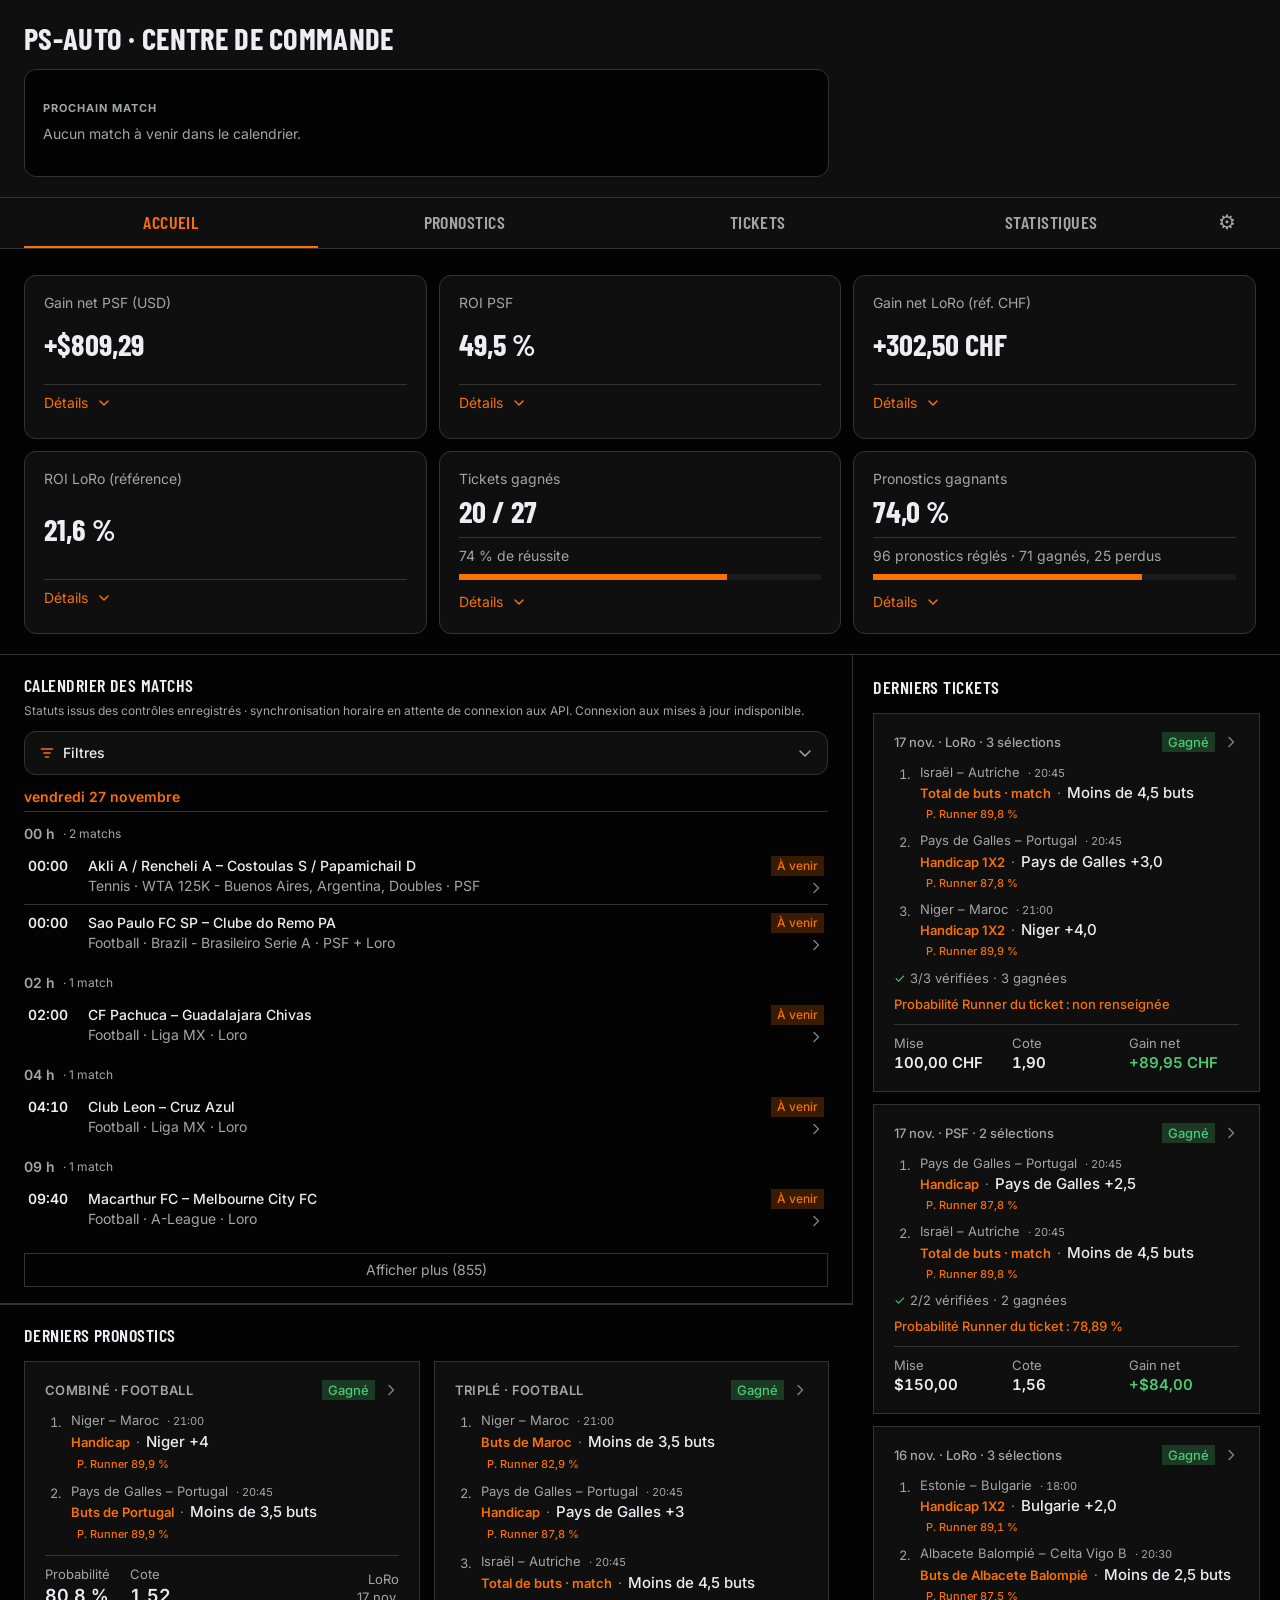
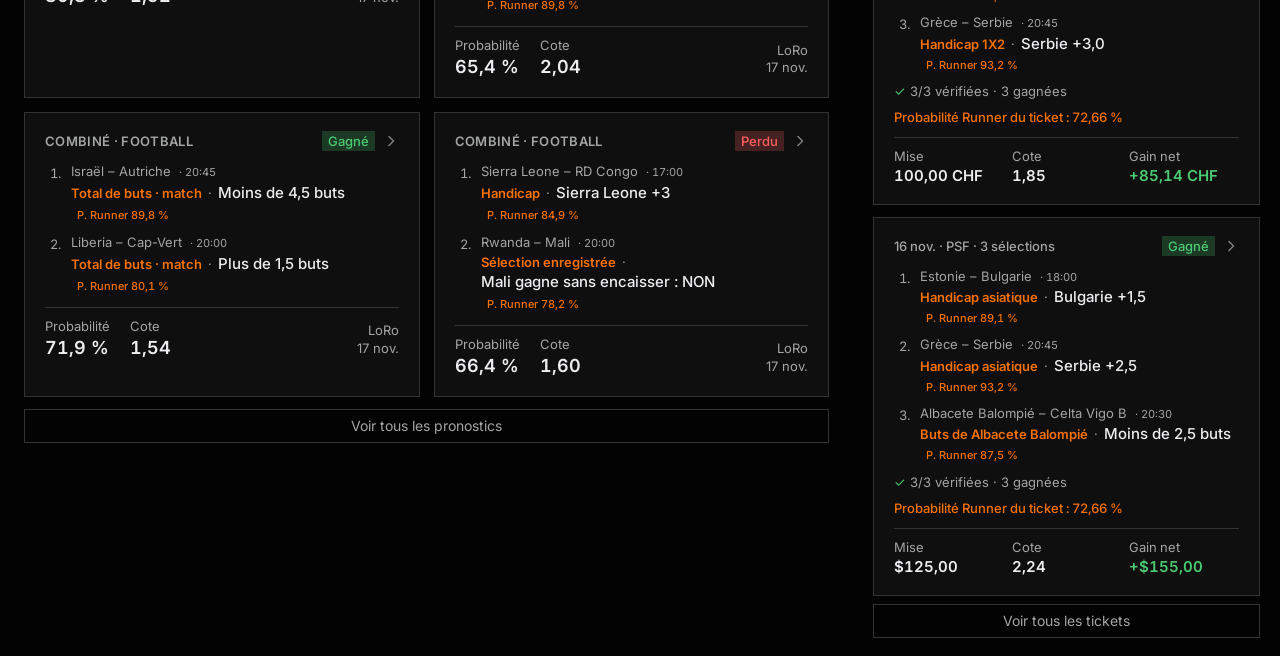
==== commit 37525623: "feat: publish PSF and LoRo calendar for 27 November" ====
--- a/PS-AUTO/index.html
+++ b/PS-AUTO/index.html
@@ -4,14 +4,14 @@
     <meta charset="UTF-8" />
     <meta name="viewport" content="width=device-width, initial-scale=1, viewport-fit=cover" />
     <meta name="theme-color" content="#101010" />
-    <meta name="psauto-data-revision" content="20261126-0505-settlement-score-v26" />
+    <meta name="psauto-data-revision" content="20261126-1109-settlement-run-v27" />
     <meta name="description" content="PS-AUTO — tableau de bord statique des runs, pronostics, tickets et statistiques." />
     <title>PS-AUTO · Centre de commande</title>
     <!-- Ajustements de présentation déjà publiés sur Lfaraon.github.io. -->
     <link rel="stylesheet" href="/PS-AUTO/assets/mobile-dashboard-20261116.css" />
     <link rel="stylesheet" href="/PS-AUTO/assets/home-cleanup-20261116.css" />
     <link rel="stylesheet" href="/PS-AUTO/assets/charts-legends-20261116.css?rev=legend-v2" />
-    <script type="module" crossorigin src="/PS-AUTO/assets/index-Settlement-calendar-20261126.js?rev=c8e90e41-settlement-score-v26"></script>
+    <script type="module" crossorigin src="/PS-AUTO/assets/index-Settlement-calendar-20261127.js?rev=a757f26a-settlement-run-v27"></script>
     <link rel="stylesheet" crossorigin href="/PS-AUTO/assets/index-BvM4UU9J.css">
     <link rel="stylesheet" href="/PS-AUTO/assets/desktop-dashboard-20261116.css" />
     <link rel="stylesheet" href="/PS-AUTO/assets/runner-version-mobile-20261116.css" />
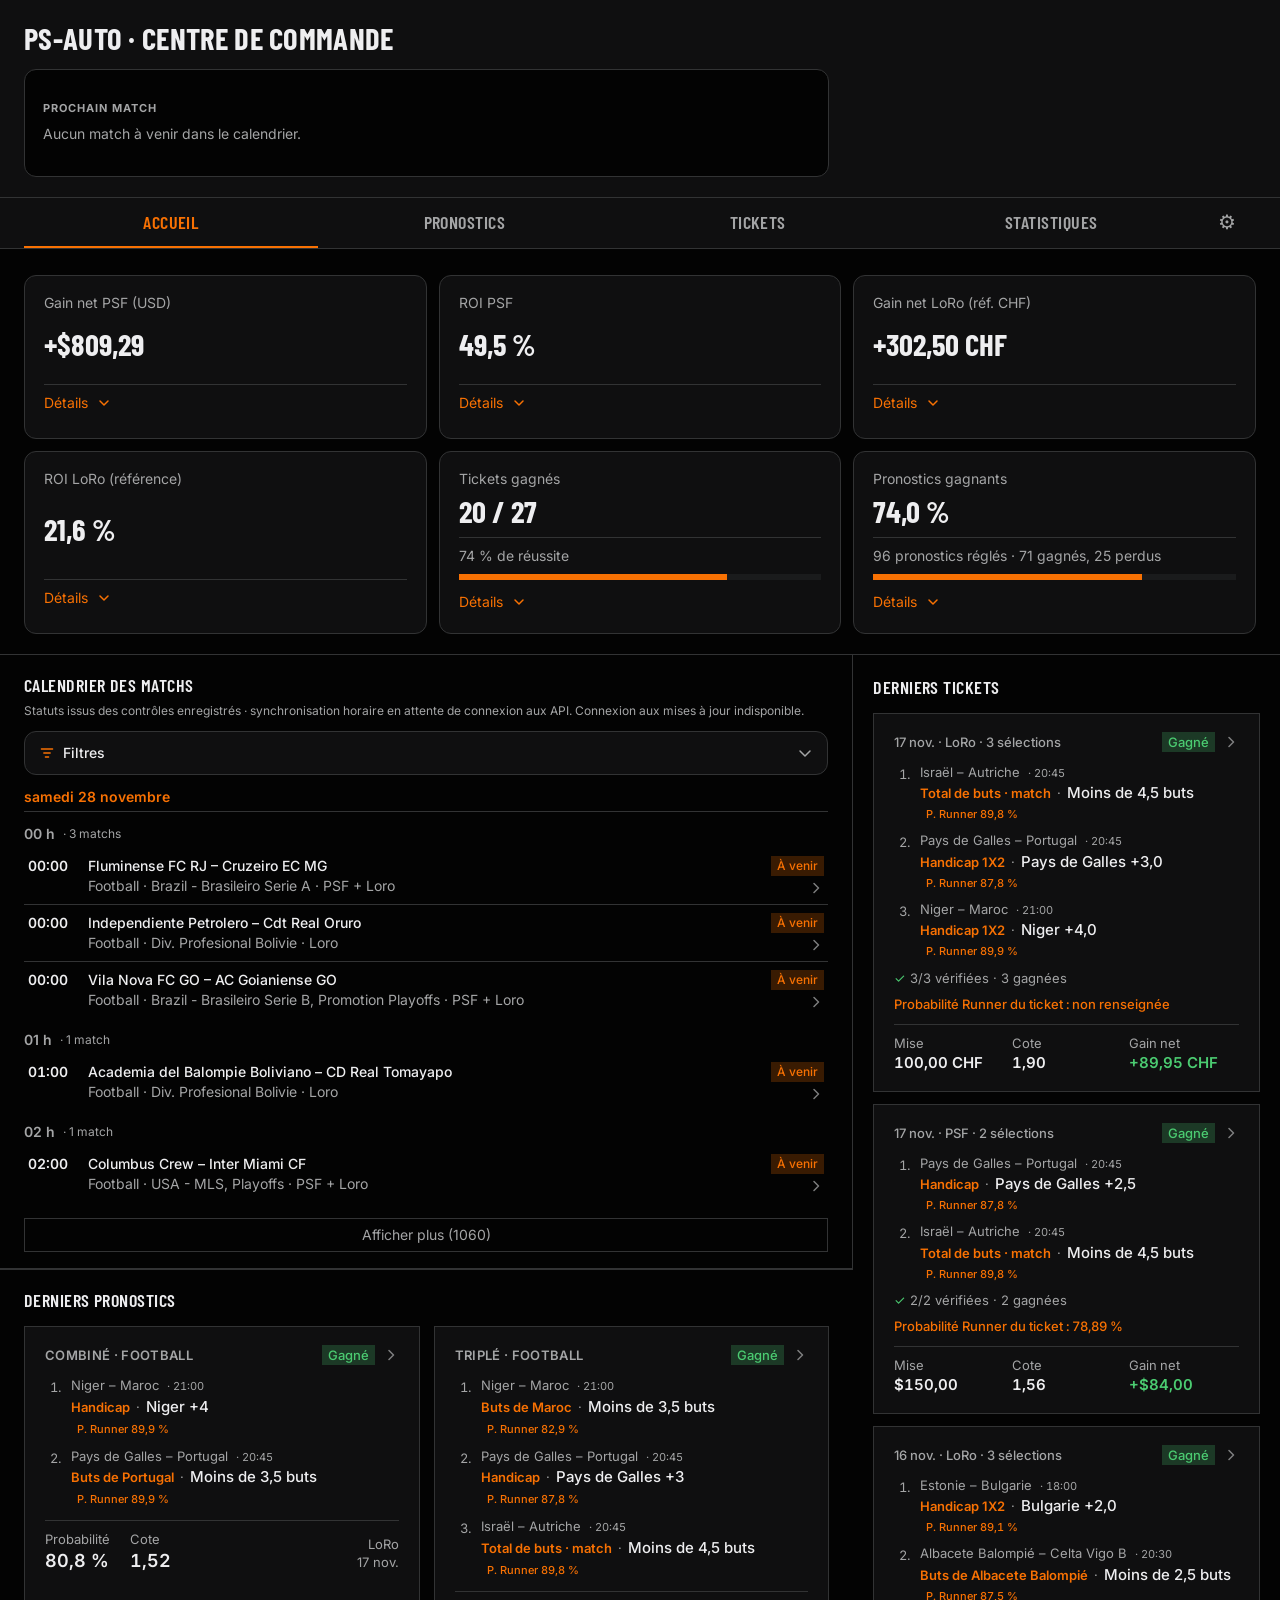
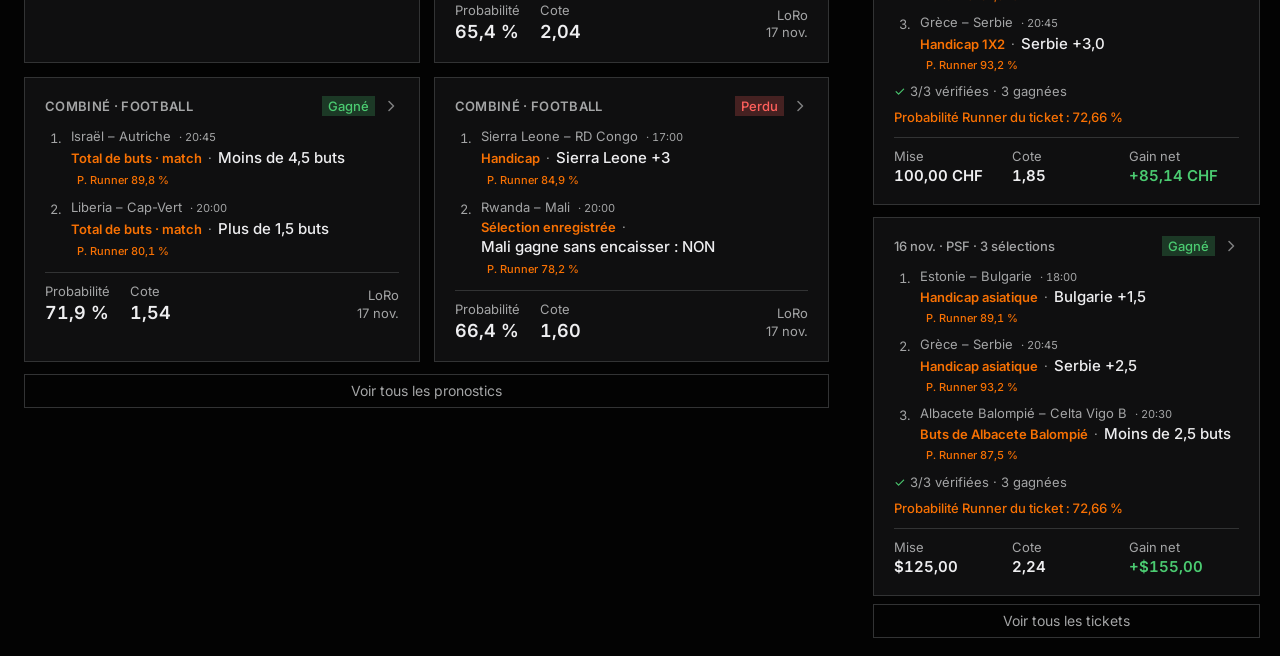
==== commit 46d75d58: "feat: publish PSF and LoRo calendar for 28 November" ====
--- a/PS-AUTO/index.html
+++ b/PS-AUTO/index.html
@@ -4,14 +4,14 @@
     <meta charset="UTF-8" />
     <meta name="viewport" content="width=device-width, initial-scale=1, viewport-fit=cover" />
     <meta name="theme-color" content="#101010" />
-    <meta name="psauto-data-revision" content="20261126-1109-settlement-run-v27" />
+    <meta name="psauto-data-revision" content="20261127-settlement-run-v29" />
     <meta name="description" content="PS-AUTO — tableau de bord statique des runs, pronostics, tickets et statistiques." />
     <title>PS-AUTO · Centre de commande</title>
     <!-- Ajustements de présentation déjà publiés sur Lfaraon.github.io. -->
     <link rel="stylesheet" href="/PS-AUTO/assets/mobile-dashboard-20261116.css" />
     <link rel="stylesheet" href="/PS-AUTO/assets/home-cleanup-20261116.css" />
     <link rel="stylesheet" href="/PS-AUTO/assets/charts-legends-20261116.css?rev=legend-v2" />
-    <script type="module" crossorigin src="/PS-AUTO/assets/index-Settlement-calendar-20261127.js?rev=a757f26a-settlement-run-v27"></script>
+    <script type="module" crossorigin src="/PS-AUTO/assets/index-Settlement-calendar-20261128.js?rev=3a39efcd-settlement-run-v29"></script>
     <link rel="stylesheet" crossorigin href="/PS-AUTO/assets/index-BvM4UU9J.css">
     <link rel="stylesheet" href="/PS-AUTO/assets/desktop-dashboard-20261116.css" />
     <link rel="stylesheet" href="/PS-AUTO/assets/runner-version-mobile-20261116.css" />
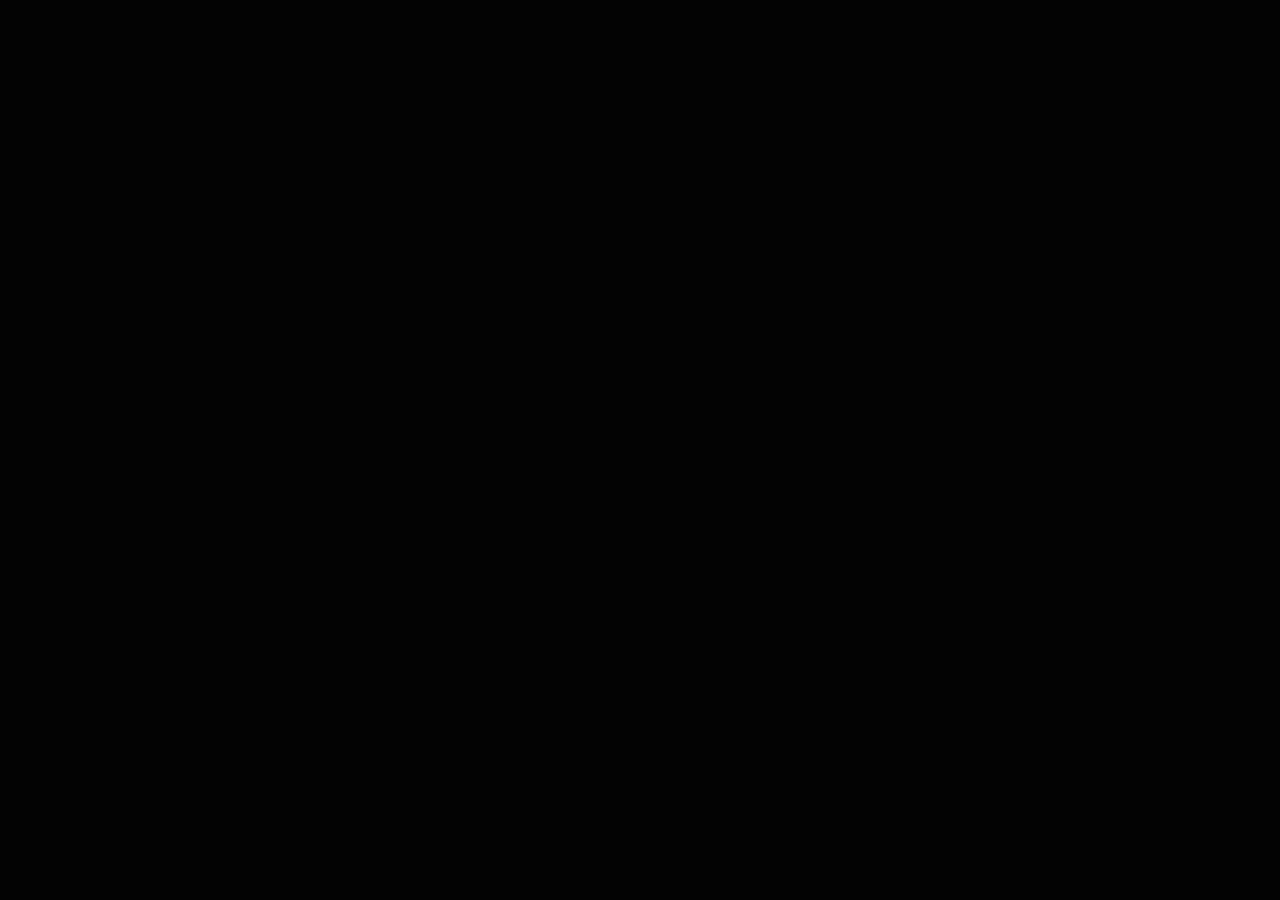
==== commit 5acb3d40: "feat: publish PSF and LoRo calendar for 29 November" ====
--- a/PS-AUTO/index.html
+++ b/PS-AUTO/index.html
@@ -11,7 +11,7 @@
     <link rel="stylesheet" href="/PS-AUTO/assets/mobile-dashboard-20261116.css" />
     <link rel="stylesheet" href="/PS-AUTO/assets/home-cleanup-20261116.css" />
     <link rel="stylesheet" href="/PS-AUTO/assets/charts-legends-20261116.css?rev=legend-v2" />
-    <script type="module" crossorigin src="/PS-AUTO/assets/index-Settlement-calendar-20261128.js?rev=3a39efcd-settlement-run-v29"></script>
+    <script type="module" crossorigin src="/PS-AUTO/assets/index-Settlement-calendar-20261129.js?rev=3a39efcd-settlement-run-v29"></script>
     <link rel="stylesheet" crossorigin href="/PS-AUTO/assets/index-BvM4UU9J.css">
     <link rel="stylesheet" href="/PS-AUTO/assets/desktop-dashboard-20261116.css" />
     <link rel="stylesheet" href="/PS-AUTO/assets/runner-version-mobile-20261116.css" />
